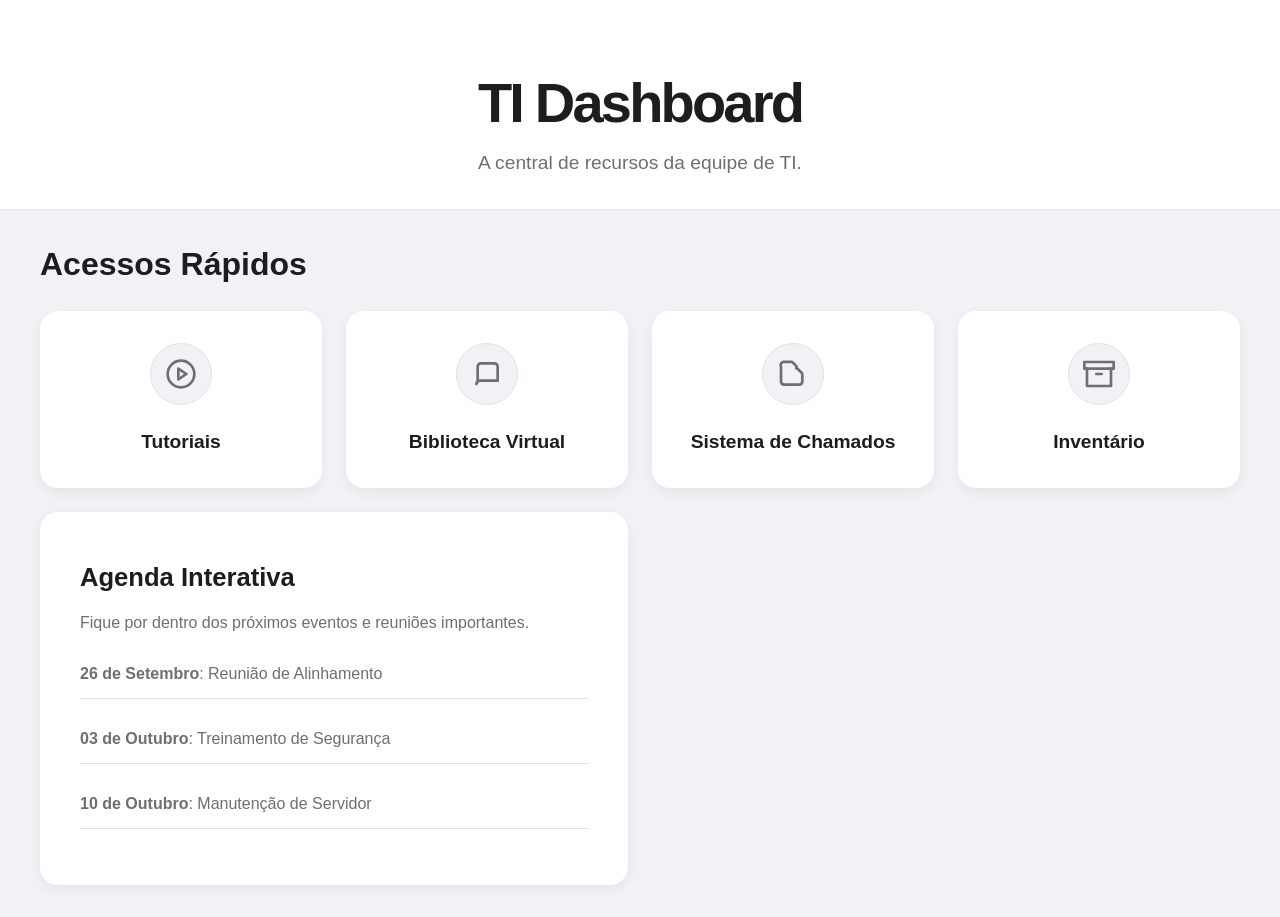
==== index.html @ fb098ba0 "teste" ====
<!DOCTYPE html>
<html lang="pt-br">
<head>
    <meta charset="UTF-8">
    <meta name="viewport" content="width=device-width, initial-scale=1.0">
    <title>TI Dashboard</title>
    <link href="https://fonts.googleapis.com/css2?family=SF+Pro+Display:wght@400;500;600;700&display=swap" rel="stylesheet">
    <link href="https://fonts.googleapis.com/css2?family=SF+Pro+Text:wght@400;600&display=swap" rel="stylesheet">
    <style>
:root {
    --background-color: #f0f2f5;
    --card-background: #fff;
    --text-color: #1d1d1f;
    --secondary-text: #6e6e73;
    --border-color: #e2e2e7;
    --link-color: #007aff;
    --shadow-light: 0 4px 12px rgba(0,0,0,0.06);
    --shadow-hover: 0 8px 24px rgba(0,0,0,0.1);
}

@keyframes fadeIn {
    from { opacity: 0; transform: translateY(20px); }
    to { opacity: 1; transform: translateY(0); }
}

body {
    font-family: 'SF Pro Text', -apple-system, BlinkMacSystemFont, "Segoe UI", Roboto, Helvetica, Arial, sans-serif;
    background-color: var(--background-color);
    color: var(--text-color);
    margin: 0;
    padding: 0;
    line-height: 1.4;
    overflow-x: hidden;
}

.header {
    background-color: var(--card-background);
    padding: 4rem 0 2rem;
    text-align: center;
    border-bottom: 1px solid var(--border-color);
}

.header h1 {
    font-family: 'SF Pro Display', sans-serif;
    margin: 0;
    font-size: 3.5rem;
    font-weight: 700;
    letter-spacing: -0.05em;
    animation: fadeIn 0.8s ease-in-out;
}

.header p {
    font-family: 'SF Pro Text', sans-serif;
    margin: 0.5rem 0 0;
    font-size: 1.2rem;
    color: var(--secondary-text);
    animation: fadeIn 1s ease-in-out;
    animation-delay: 0.2s;
    animation-fill-mode: both;
}

.container {
    max-width: 1200px;
    margin: 2rem auto;
    padding: 0 2rem;
}

.screen {
    display: none;
    animation: fadeIn 0.8s ease-in-out;
}

.screen.active {
    display: block;
}

.section-title {
    font-family: 'SF Pro Display', sans-serif;
    font-size: 2rem;
    font-weight: 600;
    color: var(--text-color);
    margin-bottom: 1.5rem;
}

/* Cards & Grid */
.grid-container {
    display: grid;
    grid-template-columns: repeat(auto-fill, minmax(250px, 1fr));
    gap: 1.5rem;
}

.card {
    background-color: var(--card-background);
    border-radius: 18px;
    padding: 2rem;
    box-shadow: var(--shadow-light);
    transition: transform 0.4s cubic-bezier(0.2, 0.8, 0.2, 1), box-shadow 0.4s cubic-bezier(0.2, 0.8, 0.2, 1);
    text-align: center;
    cursor: pointer;
    text-decoration: none;
    color: var(--text-color);
}

.card:hover {
    transform: translateY(-10px);
    box-shadow: var(--shadow-hover);
}

.card-icon {
    width: 60px;
    height: 60px;
    background-color: var(--background-color);
    border-radius: 50%;
    display: inline-flex;
    align-items: center;
    justify-content: center;
    margin-bottom: 1rem;
    border: 1px solid var(--border-color);
    transition: all 0.4s cubic-bezier(0.2, 0.8, 0.2, 1);
}

.card-icon svg {
    width: 32px;
    height: 32px;
    color: var(--secondary-text);
}

.card:hover .card-icon {
    background-color: var(--link-color);
    border-color: var(--link-color);
}

.card:hover .card-icon svg {
    color: var(--card-background);
}

.card h3 {
    font-family: 'SF Pro Display', sans-serif;
    margin: 0.5rem 0 0;
    font-size: 1.2rem;
    font-weight: 600;
}
        
.large-card {
    grid-column: span 2;
    text-align: left;
    padding: 2.5rem;
}
        
.large-card h3 {
    font-size: 1.6rem;
    font-weight: 600;
    margin-bottom: 0.5rem;
}
        
.large-card p {
    font-size: 1rem;
    color: var(--secondary-text);
}

.agenda-item {
    padding: 0.8rem 0;
    border-bottom: 1px solid var(--border-color);
}

/* Apple TV Style Carousel */
.tutorial-scroller-container {
    overflow-x: auto;
    -webkit-overflow-scrolling: touch;
    scrollbar-width: none;
}

.tutorial-scroller-container::-webkit-scrollbar {
    display: none;
}

.tutorial-grid {
    display: flex;
    gap: 1.5rem;
    padding-bottom: 1rem;
}

.tutorial-card {
    flex-shrink: 0;
    width: 320px;
    height: 180px;
    background-color: var(--card-background);
    border-radius: 12px;
    box-shadow: var(--shadow-light);
    overflow: hidden;
    position: relative;
    transition: transform 0.4s cubic-bezier(0.2, 0.8, 0.2, 1), box-shadow 0.4s cubic-bezier(0.2, 0.8, 0.2, 1);
    text-decoration: none;
}

.tutorial-card:hover {
    transform: scale(1.05);
    box-shadow: var(--shadow-hover);
    z-index: 10;
}

.tutorial-card img {
    width: 100%;
    height: 100%;
    object-fit: cover;
    transition: transform 0.4s cubic-bezier(0.2, 0.8, 0.2, 1);
}

.tutorial-card-info {
    position: absolute;
    bottom: 0;
    left: 0;
    right: 0;
    padding: 1rem;
    background: linear-gradient(to top, rgba(0,0,0,0.8), rgba(0,0,0,0));
    color: #fff;
    opacity: 0;
    transition: opacity 0.4s;
}

.tutorial-card:hover .tutorial-card-info {
    opacity: 1;
}

.tutorial-card-info h4 {
    margin: 0;
    font-size: 1.2rem;
    font-weight: 600;
}

/* Library Grid */
.item-grid {
    display: grid;
    grid-template-columns: repeat(auto-fill, minmax(200px, 1fr));
    gap: 1.5rem;
}

.library-card {
    background-color: var(--card-background);
    border-radius: 12px;
    box-shadow: var(--shadow-light);
    transition: transform 0.4s cubic-bezier(0.2, 0.8, 0.2, 1), box-shadow 0.4s cubic-bezier(0.2, 0.8, 0.2, 1);
    text-decoration: none;
    color: var(--text-color);
}
        
.library-card:hover {
    transform: translateY(-5px);
    box-shadow: var(--shadow-hover);
}

.library-card img {
    width: 100%;
    height: 280px;
    object-fit: cover;
    border-radius: 12px 12px 0 0;
    display: block;
}

.library-card-info {
    padding: 1rem;
}    </style>
</head>
<body>

    <header class="header">
        <h1>TI Dashboard</h1>
        <p>A central de recursos da equipe de TI.</p>
    </header>

    <main class="container">
        <div id="dashboard-screen" class="screen active">
            <h2 class="section-title">Acessos Rápidos</h2>
            <div class="grid-container" id="dashboard-links">
                <a href="pages/tutorials/tutorials.html" class="card" onclick="showScreen('tutorials-screen')">
                    <div class="card-icon"><svg xmlns="http://www.w3.org/2000/svg" viewBox="0 0 24 24" fill="none" stroke="currentColor" stroke-width="2" stroke-linecap="round" stroke-linejoin="round" class="feather feather-play-circle"><circle cx="12" cy="12" r="10"></circle><polygon points="10 8 16 12 10 16 10 8"></polygon></svg></div>
                    <h3>Tutoriais</h3>
                </a>
                <a href="#" class="card" onclick="showScreen('library-screen')">
                    <div class="card-icon"><svg xmlns="http://www.w3.org/2000/svg" viewBox="0 0 24 24" fill="none" stroke="currentColor" stroke-width="2" stroke-linecap="round" stroke-linejoin="round" class="feather feather-book"><path d="M4 19.5A2.5 2.5 0 0 1 6.5 17H20V6.5A2.5 2.5 0 0 0 17.5 4h-10A2.5 2.5 0 0 0 5 6.5v11A2.5 2.5 0 0 1 4 19.5z"></path></svg></div>
                    <h3>Biblioteca Virtual</h3>
                </a>
                <a href="#" class="card">
                    <div class="card-icon"><svg xmlns="http://www.w3.org/2000/svg" viewBox="0 0 24 24" fill="none" stroke="currentColor" stroke-width="2" stroke-linecap="round" stroke-linejoin="round" class="feather feather-tool"><path d="M14.7 6.3l-2.9-2.9c-.3-.3-.7-.5-1.2-.5H5.5A2.5 2.5 0 0 0 3 6.5v11c0 1.4.6 2.5 2.5 2.5h11c1.4 0 2.5-.6 2.5-2.5v-5.1c0-.5-.2-1-.5-1.3l-2.9-2.9c-.3-.3-.7-.5-1.2-.5z"></path></svg></div>
                    <h3>Sistema de Chamados</h3>
                </a>
                <a href="#" class="card">
                    <div class="card-icon"><svg xmlns="http://www.w3.org/2000/svg" viewBox="0 0 24 24" fill="none" stroke="currentColor" stroke-width="2" stroke-linecap="round" stroke-linejoin="round" class="feather feather-archive"><polyline points="21 8 21 21 3 21 3 8"></polyline><rect x="1" y="3" width="22" height="5"></rect><line x1="10" y1="12" x2="14" y2="12"></line></svg></div>
                    <h3>Inventário</h3>
                </a>
                <div class="card large-card">
                    <h3>Agenda Interativa</h3>
                    <p>Fique por dentro dos próximos eventos e reuniões importantes.</p>
                    <div id="agenda-list" style="margin-top: 1rem;">
                        </div>
                </div>
            </div>
        </div>

        <div id="tutorials-screen" class="screen">
            <a href="#" class="back-button" onclick="showScreen('dashboard-screen')">← Voltar</a>
            <h2 class="section-title">Tutoriais em Destaque</h2>
            <div class="tutorial-scroller-container">
                <div class="tutorial-grid" id="tutorials-container">
                    </div>
            </div>
        </div>

        <div id="library-screen" class="screen">
            <a href="#" class="back-button" onclick="showScreen('dashboard-screen')">← Voltar</a>
            <h2 class="section-title">Biblioteca de Recursos</h2>
            <div class="item-grid" id="library-container">
                </div>
        </div>
    </main>

    <script>
document.addEventListener('DOMContentLoaded', () => {

const showScreen = (screenId) => {
    document.querySelectorAll('.screen').forEach(screen => {
        screen.classList.remove('active');
    });
    document.getElementById(screenId).classList.add('active');
};

window.showScreen = showScreen;

// Dados Mocados
const agenda = [
    { event: "Reunião de Alinhamento", date: "26 de Setembro", time: "10:00" },
    { event: "Treinamento de Segurança", date: "03 de Outubro", time: "14:00" },
    { event: "Manutenção de Servidor", date: "10 de Outubro", time: "22:00" },
];

const tutorials = [
    { title: "Como Resetar a Senha do AD", videoUrl: "https://www.youtube.com/watch?v=dQw4w9WgXcQ", imageUrl: "https://picsum.photos/400/250?random=1" },
    { title: "Configuração de VPN", videoUrl: "https://www.youtube.com/watch?v=dQw4w9WgXcQ", imageUrl: "https://picsum.photos/400/250?random=2" },
    { title: "Backup de Dados", videoUrl: "https://www.youtube.com/watch?v=dQw4w9WgXcQ", imageUrl: "https://picsum.photos/400/250?random=3" },
    { title: "Monitoramento de Rede", videoUrl: "https://www.youtube.com/watch?v=dQw4w9WgXcQ", imageUrl: "https://picsum.photos/400/250?random=4" },
    { title: "Instalação de Software", videoUrl: "https://www.youtube.com/watch?v=dQw4w9WgXcQ", imageUrl: "https://picsum.photos/400/250?random=5" },
    { title: "Solução de Problemas de Rede", videoUrl: "https://www.youtube.com/watch?v=dQw4w9WgXcQ", imageUrl: "https://picsum.photos/400/250?random=6" },
];

const library = [
    { title: "Manual de Boas Práticas", fileUrl: "#", coverUrl: "https://picsum.photos/300/400?random=7" },
    { title: "Guia de Resolução de Problemas", fileUrl: "#", coverUrl: "https://picsum.photos/300/400?random=8" },
    { title: "Documentação de Servidores", fileUrl: "#", coverUrl: "https://picsum.photos/300/400?random=9" },
    { title: "Política de Acesso", fileUrl: "#", coverUrl: "https://picsum.photos/300/400?random=10" },
    { title: "Manual de Segurança Cibernética", fileUrl: "#", coverUrl: "https://picsum.photos/300/400?random=11" },
];

// Funções de Renderização
const renderAgenda = () => {
    const container = document.getElementById('agenda-list');
    container.innerHTML = '';
    agenda.forEach(item => {
        const p = document.createElement('p');
        p.className = 'agenda-item';
        p.innerHTML = `<strong>${item.date}</strong>: ${item.event}`;
        container.appendChild(p);
    });
};

const renderTutorials = () => {
    const container = document.getElementById('tutorials-container');
    container.innerHTML = '';
    tutorials.forEach((item) => {
        const card = document.createElement('a');
        card.href = item.videoUrl;
        card.target = "_blank";
        card.className = 'tutorial-card';
        card.innerHTML = `
            <img src="${item.imageUrl}" alt="${item.title}">
            <div class="tutorial-card-info">
                <h4>${item.title}</h4>
            </div>
        `;
        container.appendChild(card);
    });
};

const renderLibrary = () => {
    const container = document.getElementById('library-container');
    container.innerHTML = '';
    library.forEach((item) => {
        const card = document.createElement('a');
        card.href = item.fileUrl;
        card.className = 'library-card';
        card.innerHTML = `
            <img src="${item.coverUrl}" alt="${item.title}">
            <div class="library-card-info">
                <h4>${item.title}</h4>
            </div>
        `;
        container.appendChild(card);
    });
};

// Inicializa a renderização
renderAgenda();
renderTutorials();
renderLibrary();
});    </script>
</body>
</html>
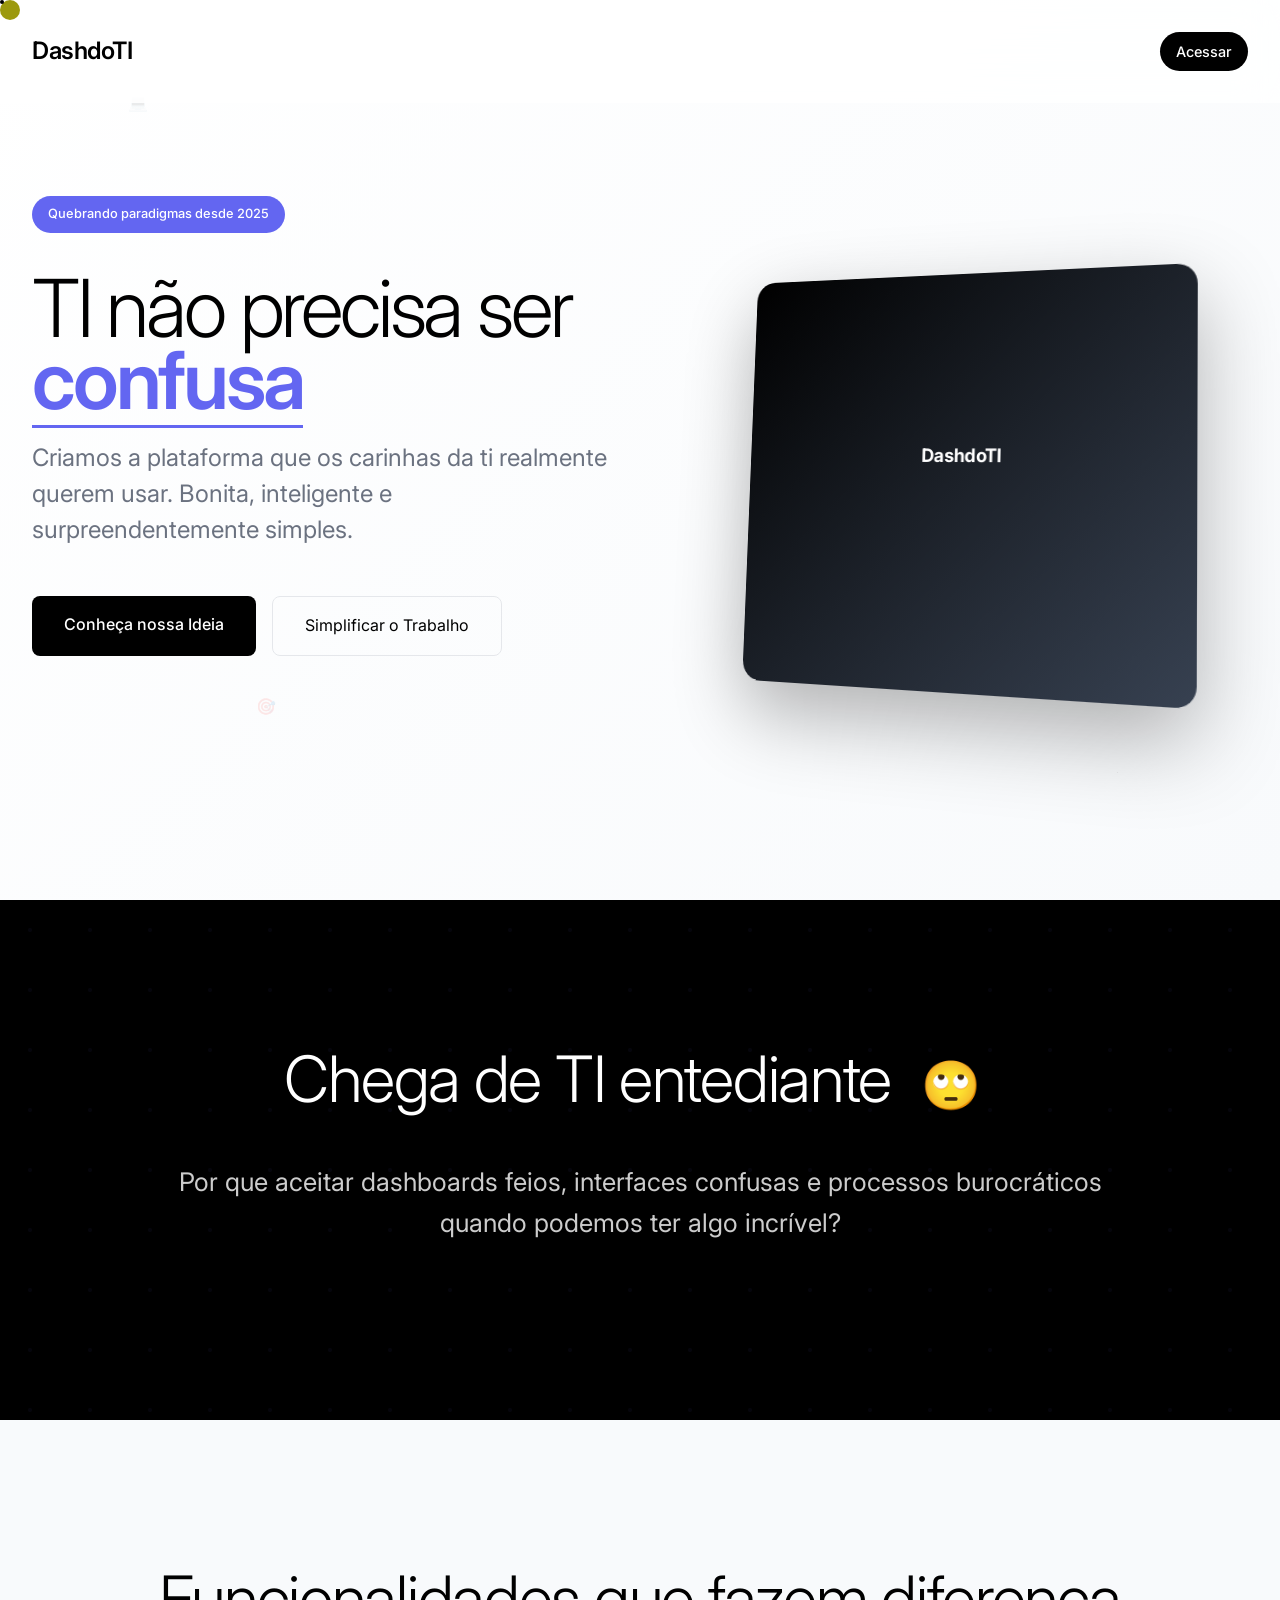
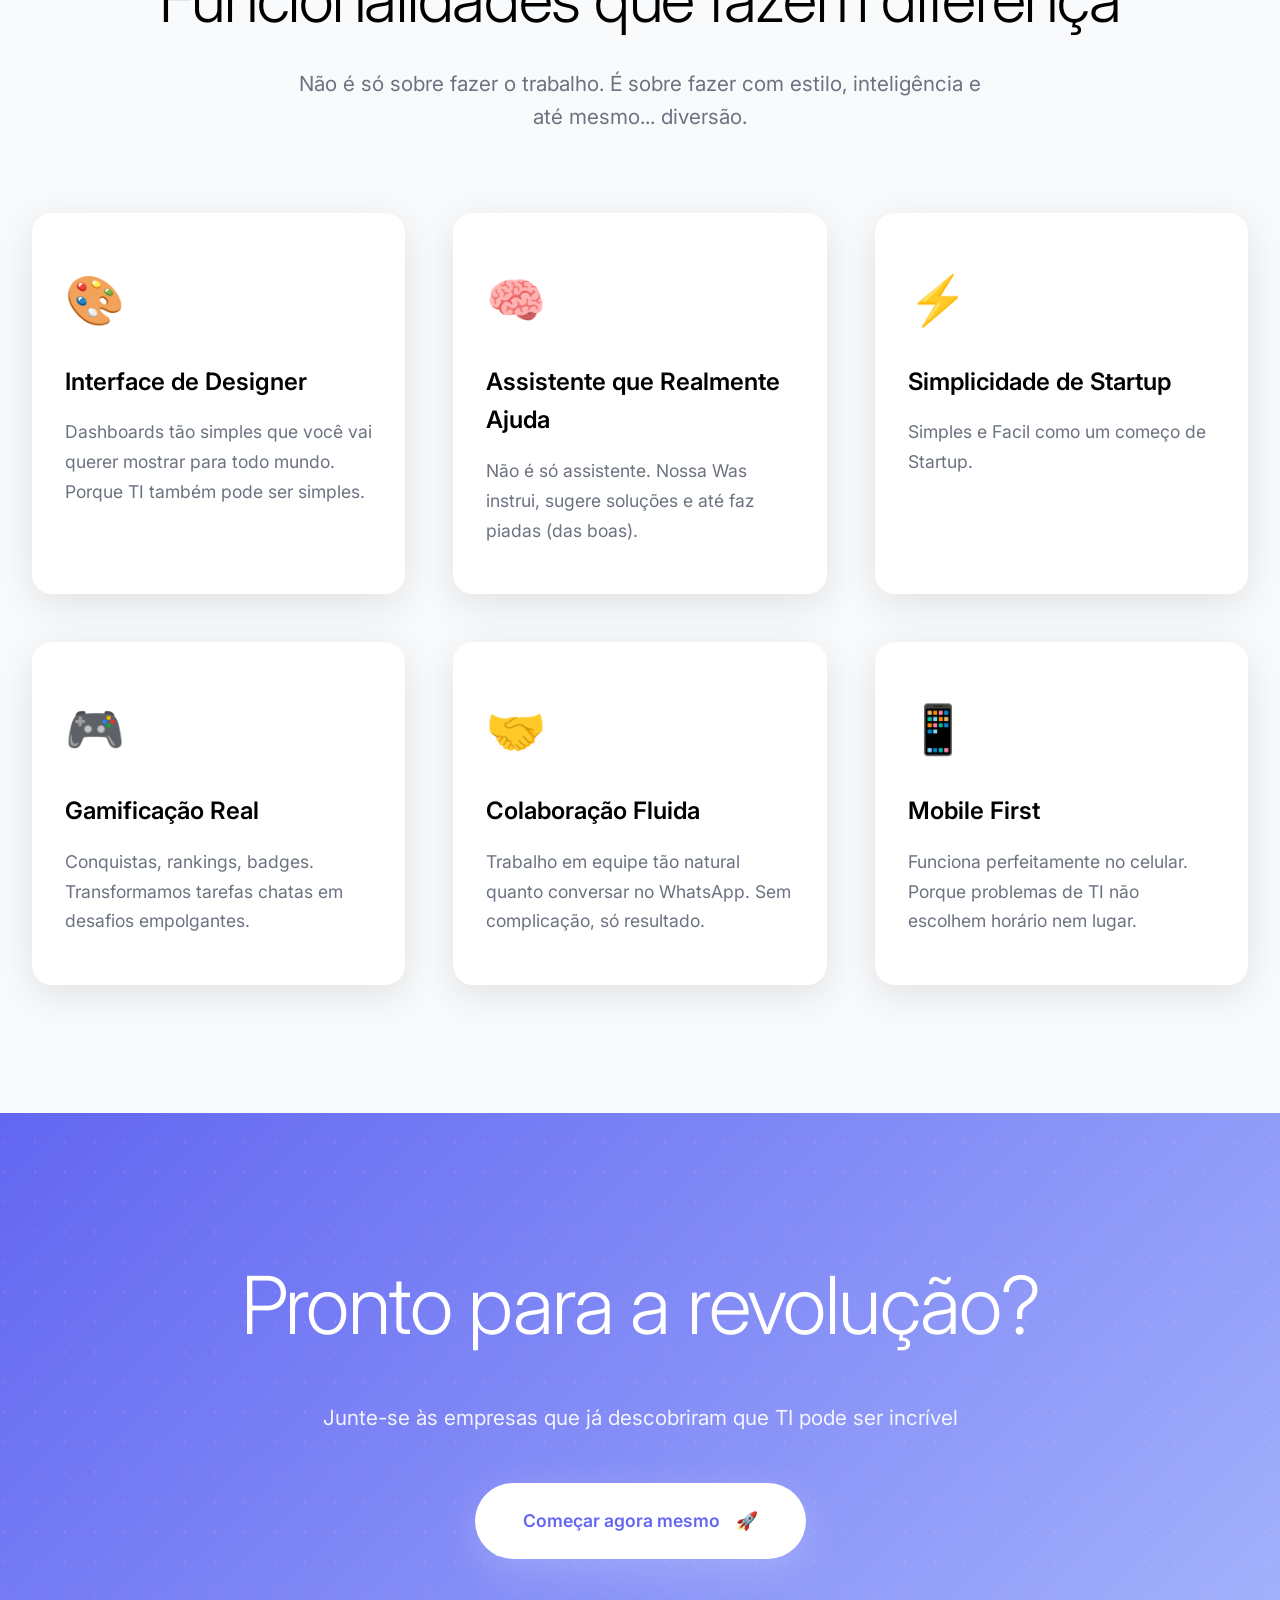
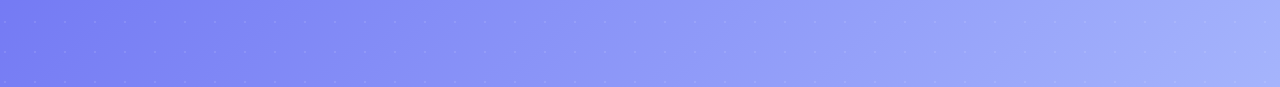
==== commit 05d0e0cf: "futuro" ====
--- a/index.html
+++ b/index.html
@@ -1,406 +1,1034 @@
 <!DOCTYPE html>
-<html lang="pt-br">
+<html lang="pt-BR">
 <head>
     <meta charset="UTF-8">
     <meta name="viewport" content="width=device-width, initial-scale=1.0">
-    <title>TI Dashboard</title>
-    <link href="https://fonts.googleapis.com/css2?family=SF+Pro+Display:wght@400;500;600;700&display=swap" rel="stylesheet">
-    <link href="https://fonts.googleapis.com/css2?family=SF+Pro+Text:wght@400;600&display=swap" rel="stylesheet">
+    <title>DashdoTI - TI Não Precisa Ser Chata</title>
+    <link href="https://fonts.googleapis.com/css2?family=Inter:wght@300;400;500;600&family=JetBrains+Mono:wght@300;400;500&display=swap" rel="stylesheet">
     <style>
-:root {
-    --background-color: #f0f2f5;
-    --card-background: #fff;
-    --text-color: #1d1d1f;
-    --secondary-text: #6e6e73;
-    --border-color: #e2e2e7;
-    --link-color: #007aff;
-    --shadow-light: 0 4px 12px rgba(0,0,0,0.06);
-    --shadow-hover: 0 8px 24px rgba(0,0,0,0.1);
-}
-
-@keyframes fadeIn {
-    from { opacity: 0; transform: translateY(20px); }
-    to { opacity: 1; transform: translateY(0); }
-}
-
-body {
-    font-family: 'SF Pro Text', -apple-system, BlinkMacSystemFont, "Segoe UI", Roboto, Helvetica, Arial, sans-serif;
-    background-color: var(--background-color);
-    color: var(--text-color);
-    margin: 0;
-    padding: 0;
-    line-height: 1.4;
-    overflow-x: hidden;
-}
-
-.header {
-    background-color: var(--card-background);
-    padding: 4rem 0 2rem;
-    text-align: center;
-    border-bottom: 1px solid var(--border-color);
-}
-
-.header h1 {
-    font-family: 'SF Pro Display', sans-serif;
-    margin: 0;
-    font-size: 3.5rem;
-    font-weight: 700;
-    letter-spacing: -0.05em;
-    animation: fadeIn 0.8s ease-in-out;
-}
-
-.header p {
-    font-family: 'SF Pro Text', sans-serif;
-    margin: 0.5rem 0 0;
-    font-size: 1.2rem;
-    color: var(--secondary-text);
-    animation: fadeIn 1s ease-in-out;
-    animation-delay: 0.2s;
-    animation-fill-mode: both;
-}
-
-.container {
-    max-width: 1200px;
-    margin: 2rem auto;
-    padding: 0 2rem;
-}
-
-.screen {
-    display: none;
-    animation: fadeIn 0.8s ease-in-out;
-}
-
-.screen.active {
-    display: block;
-}
-
-.section-title {
-    font-family: 'SF Pro Display', sans-serif;
-    font-size: 2rem;
-    font-weight: 600;
-    color: var(--text-color);
-    margin-bottom: 1.5rem;
-}
-
-/* Cards & Grid */
-.grid-container {
-    display: grid;
-    grid-template-columns: repeat(auto-fill, minmax(250px, 1fr));
-    gap: 1.5rem;
-}
-
-.card {
-    background-color: var(--card-background);
-    border-radius: 18px;
-    padding: 2rem;
-    box-shadow: var(--shadow-light);
-    transition: transform 0.4s cubic-bezier(0.2, 0.8, 0.2, 1), box-shadow 0.4s cubic-bezier(0.2, 0.8, 0.2, 1);
-    text-align: center;
-    cursor: pointer;
-    text-decoration: none;
-    color: var(--text-color);
-}
-
-.card:hover {
-    transform: translateY(-10px);
-    box-shadow: var(--shadow-hover);
-}
-
-.card-icon {
-    width: 60px;
-    height: 60px;
-    background-color: var(--background-color);
-    border-radius: 50%;
-    display: inline-flex;
-    align-items: center;
-    justify-content: center;
-    margin-bottom: 1rem;
-    border: 1px solid var(--border-color);
-    transition: all 0.4s cubic-bezier(0.2, 0.8, 0.2, 1);
-}
-
-.card-icon svg {
-    width: 32px;
-    height: 32px;
-    color: var(--secondary-text);
-}
-
-.card:hover .card-icon {
-    background-color: var(--link-color);
-    border-color: var(--link-color);
-}
-
-.card:hover .card-icon svg {
-    color: var(--card-background);
-}
-
-.card h3 {
-    font-family: 'SF Pro Display', sans-serif;
-    margin: 0.5rem 0 0;
-    font-size: 1.2rem;
-    font-weight: 600;
-}
-        
-.large-card {
-    grid-column: span 2;
-    text-align: left;
-    padding: 2.5rem;
-}
-        
-.large-card h3 {
-    font-size: 1.6rem;
-    font-weight: 600;
-    margin-bottom: 0.5rem;
-}
-        
-.large-card p {
-    font-size: 1rem;
-    color: var(--secondary-text);
-}
-
-.agenda-item {
-    padding: 0.8rem 0;
-    border-bottom: 1px solid var(--border-color);
-}
-
-/* Apple TV Style Carousel */
-.tutorial-scroller-container {
-    overflow-x: auto;
-    -webkit-overflow-scrolling: touch;
-    scrollbar-width: none;
-}
-
-.tutorial-scroller-container::-webkit-scrollbar {
-    display: none;
-}
-
-.tutorial-grid {
-    display: flex;
-    gap: 1.5rem;
-    padding-bottom: 1rem;
-}
-
-.tutorial-card {
-    flex-shrink: 0;
-    width: 320px;
-    height: 180px;
-    background-color: var(--card-background);
-    border-radius: 12px;
-    box-shadow: var(--shadow-light);
-    overflow: hidden;
-    position: relative;
-    transition: transform 0.4s cubic-bezier(0.2, 0.8, 0.2, 1), box-shadow 0.4s cubic-bezier(0.2, 0.8, 0.2, 1);
-    text-decoration: none;
-}
-
-.tutorial-card:hover {
-    transform: scale(1.05);
-    box-shadow: var(--shadow-hover);
-    z-index: 10;
-}
-
-.tutorial-card img {
-    width: 100%;
-    height: 100%;
-    object-fit: cover;
-    transition: transform 0.4s cubic-bezier(0.2, 0.8, 0.2, 1);
-}
-
-.tutorial-card-info {
-    position: absolute;
-    bottom: 0;
-    left: 0;
-    right: 0;
-    padding: 1rem;
-    background: linear-gradient(to top, rgba(0,0,0,0.8), rgba(0,0,0,0));
-    color: #fff;
-    opacity: 0;
-    transition: opacity 0.4s;
-}
-
-.tutorial-card:hover .tutorial-card-info {
-    opacity: 1;
-}
-
-.tutorial-card-info h4 {
-    margin: 0;
-    font-size: 1.2rem;
-    font-weight: 600;
-}
-
-/* Library Grid */
-.item-grid {
-    display: grid;
-    grid-template-columns: repeat(auto-fill, minmax(200px, 1fr));
-    gap: 1.5rem;
-}
-
-.library-card {
-    background-color: var(--card-background);
-    border-radius: 12px;
-    box-shadow: var(--shadow-light);
-    transition: transform 0.4s cubic-bezier(0.2, 0.8, 0.2, 1), box-shadow 0.4s cubic-bezier(0.2, 0.8, 0.2, 1);
-    text-decoration: none;
-    color: var(--text-color);
-}
-        
-.library-card:hover {
-    transform: translateY(-5px);
-    box-shadow: var(--shadow-hover);
-}
-
-.library-card img {
-    width: 100%;
-    height: 280px;
-    object-fit: cover;
-    border-radius: 12px 12px 0 0;
-    display: block;
-}
-
-.library-card-info {
-    padding: 1rem;
-}    </style>
+        * {
+            margin: 0;
+            padding: 0;
+            box-sizing: border-box;
+        }
+
+        :root {
+            --primary: #000000;
+            --secondary: #ffffff;
+            --accent: #6366f1;
+            --accent-light: #a5b4fc;
+            --text-primary: #000000;
+            --text-secondary: #6b7280;
+            --text-light: #9ca3af;
+            --border: #e5e7eb;
+            --bg-subtle: #f8fafc;
+        }
+
+        body {
+            font-family: 'Inter', -apple-system, BlinkMacSystemFont, sans-serif;
+            line-height: 1.6;
+            color: var(--text-primary);
+            background: var(--secondary);
+            overflow-x: hidden;
+        }
+
+        /* Cursor personalizado */
+        body {
+            cursor: none;
+        }
+
+        .cursor {
+            position: fixed;
+            width: 20px;
+            height: 20px;
+            background: var(--accent);
+            border-radius: 50%;
+            pointer-events: none;
+            z-index: 9999;
+            mix-blend-mode: difference;
+            transition: transform 0.1s ease;
+        }
+
+        .cursor-dot {
+            position: fixed;
+            width: 4px;
+            height: 4px;
+            background: var(--primary);
+            border-radius: 50%;
+            pointer-events: none;
+            z-index: 10000;
+        }
+
+        /* Navigation */
+        .nav {
+            position: fixed;
+            top: 0;
+            width: 100%;
+            padding: 2rem;
+            backdrop-filter: blur(20px);
+            background: rgba(255, 255, 255, 0.8);
+            z-index: 1000;
+            transition: all 0.3s cubic-bezier(0.4, 0, 0.2, 1);
+        }
+
+        .nav.scrolled {
+            padding: 1rem 2rem;
+            border-bottom: 1px solid var(--border);
+        }
+
+        .nav-content {
+            display: flex;
+            justify-content: space-between;
+            align-items: center;
+            max-width: 1400px;
+            margin: 0 auto;
+        }
+
+        .logo {
+            font-size: 1.5rem;
+            font-weight: 600;
+            letter-spacing: -0.02em;
+            color: var(--text-primary);
+            position: relative;
+        }
+
+        .logo::after {
+            content: '';
+            position: absolute;
+            bottom: -2px;
+            left: 0;
+            width: 0;
+            height: 2px;
+            background: var(--accent);
+            transition: width 0.3s ease;
+        }
+
+        .logo:hover::after {
+            width: 100%;
+        }
+
+        .nav-pill {
+            padding: 0.5rem 1rem;
+            background: var(--primary);
+            color: var(--secondary);
+            border-radius: 20px;
+            text-decoration: none;
+            font-size: 0.9rem;
+            font-weight: 500;
+            transition: all 0.3s ease;
+            position: relative;
+            overflow: hidden;
+        }
+
+        .nav-pill:hover {
+            transform: scale(1.05);
+            box-shadow: 0 10px 30px rgba(0, 0, 0, 0.2);
+        }
+
+        /* Hero Section */
+        .hero {
+            min-height: 100vh;
+            display: flex;
+            align-items: center;
+            padding: 0 2rem;
+            position: relative;
+            background: linear-gradient(135deg, var(--secondary) 0%, var(--bg-subtle) 100%);
+        }
+
+        .floating-elements {
+            position: absolute;
+            top: 0;
+            left: 0;
+            width: 100%;
+            height: 100%;
+            overflow: hidden;
+            pointer-events: none;
+        }
+
+        .floating-element {
+            position: absolute;
+            opacity: 0.1;
+            animation: float 20s infinite linear;
+        }
+
+        .floating-element:nth-child(1) {
+            top: 10%;
+            left: 10%;
+            animation-delay: 0s;
+        }
+
+        .floating-element:nth-child(2) {
+            top: 60%;
+            right: 10%;
+            animation-delay: 5s;
+        }
+
+        .floating-element:nth-child(3) {
+            bottom: 20%;
+            left: 20%;
+            animation-delay: 10s;
+        }
+
+        @keyframes float {
+            0% { transform: translateY(0) rotate(0deg); }
+            50% { transform: translateY(-20px) rotate(180deg); }
+            100% { transform: translateY(0) rotate(360deg); }
+        }
+
+        .hero-container {
+            max-width: 1400px;
+            margin: 0 auto;
+            display: grid;
+            grid-template-columns: 1fr 1fr;
+            gap: 4rem;
+            align-items: center;
+        }
+
+        .hero-content {
+            z-index: 10;
+        }
+
+        .hero-badge {
+            display: inline-block;
+            padding: 0.5rem 1rem;
+            background: var(--accent);
+            color: var(--secondary);
+            border-radius: 20px;
+            font-size: 0.8rem;
+            font-weight: 500;
+            margin-bottom: 2rem;
+            opacity: 0;
+            animation: slideInUp 0.8s ease 0.2s forwards;
+            position: relative;
+            overflow: hidden;
+        }
+
+        .hero-badge::before {
+            content: '';
+            position: absolute;
+            top: 0;
+            left: -100%;
+            width: 100%;
+            height: 100%;
+            background: linear-gradient(90deg, transparent, rgba(255,255,255,0.3), transparent);
+            animation: shimmer 2s infinite;
+        }
+
+        @keyframes shimmer {
+            0% { left: -100%; }
+            100% { left: 100%; }
+        }
+
+        .hero-title {
+            font-size: clamp(3rem, 8vw, 5rem);
+            font-weight: 300;
+            letter-spacing: -0.04em;
+            margin-bottom: 1.5rem;
+            line-height: 0.9;
+            opacity: 0;
+            animation: slideInUp 0.8s ease 0.4s forwards;
+        }
+
+        .hero-highlight {
+            color: var(--accent);
+            font-weight: 600;
+            position: relative;
+        }
+
+        .hero-highlight::after {
+            content: '';
+            position: absolute;
+            bottom: 0;
+            left: 0;
+            width: 100%;
+            height: 3px;
+            background: var(--accent);
+            transform: scaleX(0);
+            animation: underlineGrow 1s ease 1s forwards;
+        }
+
+        @keyframes underlineGrow {
+            to { transform: scaleX(1); }
+        }
+
+        .hero-subtitle {
+            font-size: clamp(1.2rem, 3vw, 1.5rem);
+            color: var(--text-secondary);
+            margin-bottom: 3rem;
+            line-height: 1.5;
+            opacity: 0;
+            animation: slideInUp 0.8s ease 0.6s forwards;
+        }
+
+        .hero-buttons {
+            display: flex;
+            gap: 1rem;
+            margin-bottom: 3rem;
+            opacity: 0;
+            animation: slideInUp 0.8s ease 0.8s forwards;
+        }
+
+        .btn-primary {
+            padding: 1rem 2rem;
+            background: var(--primary);
+            color: var(--secondary);
+            text-decoration: none;
+            border-radius: 8px;
+            font-weight: 500;
+            transition: all 0.3s cubic-bezier(0.4, 0, 0.2, 1);
+            position: relative;
+            overflow: hidden;
+        }
+
+        .btn-primary::before {
+            content: '';
+            position: absolute;
+            top: 0;
+            left: -100%;
+            width: 100%;
+            height: 100%;
+            background: linear-gradient(90deg, transparent, rgba(255,255,255,0.2), transparent);
+            transition: left 0.6s;
+        }
+
+        .btn-primary:hover::before {
+            left: 100%;
+        }
+
+        .btn-primary:hover {
+            transform: translateY(-2px);
+            box-shadow: 0 20px 40px rgba(0, 0, 0, 0.2);
+        }
+
+        .btn-secondary {
+            padding: 1rem 2rem;
+            color: var(--text-primary);
+            text-decoration: none;
+            border: 1px solid var(--border);
+            border-radius: 8px;
+            transition: all 0.3s ease;
+            backdrop-filter: blur(10px);
+        }
+
+        .btn-secondary:hover {
+            background: var(--bg-subtle);
+            transform: translateY(-2px);
+        }
+
+        .hero-stats {
+            display: flex;
+            gap: 3rem;
+            opacity: 0;
+            animation: slideInUp 0.8s ease 1s forwards;
+        }
+
+        .stat {
+            text-align: left;
+        }
+
+        .stat-number {
+            font-size: 2rem;
+            font-weight: 600;
+            color: var(--accent);
+            margin-bottom: 0.5rem;
+            font-family: 'JetBrains Mono', monospace;
+        }
+
+        .stat-label {
+            color: var(--text-light);
+            font-size: 0.9rem;
+        }
+
+        /* Hero Visual */
+        .hero-visual {
+            position: relative;
+            height: 600px;
+            opacity: 0;
+            animation: slideInUp 0.8s ease 0.4s forwards;
+        }
+
+        .mockup-container {
+            position: relative;
+            width: 100%;
+            height: 100%;
+            perspective: 1000px;
+        }
+
+        .mockup-screen {
+            width: 80%;
+            height: 70%;
+            background: linear-gradient(135deg, var(--primary) 0%, #374151 100%);
+            border-radius: 20px;
+            position: absolute;
+            top: 20%;
+            left: 10%;
+            box-shadow: 0 30px 80px rgba(0, 0, 0, 0.3);
+            transform: rotateY(-15deg) rotateX(5deg);
+            animation: screenFloat 6s ease-in-out infinite;
+            overflow: hidden;
+        }
+
+        @keyframes screenFloat {
+            0%, 100% { transform: rotateY(-15deg) rotateX(5deg) translateY(0); }
+            50% { transform: rotateY(-15deg) rotateX(5deg) translateY(-10px); }
+        }
+
+        .mockup-content {
+            padding: 2rem;
+            height: 100%;
+            display: flex;
+            flex-direction: column;
+            justify-content: center;
+            align-items: center;
+            color: var(--secondary);
+            text-align: center;
+        }
+
+        .code-preview {
+            font-family: 'JetBrains Mono', monospace;
+            font-size: 0.8rem;
+            color: var(--accent-light);
+            background: rgba(0, 0, 0, 0.5);
+            padding: 1rem;
+            border-radius: 8px;
+            margin-top: 1rem;
+            width: 100%;
+            text-align: left;
+            opacity: 0;
+            animation: typewriter 3s ease-in-out 2s infinite;
+        }
+
+        @keyframes typewriter {
+            0%, 90%, 100% { opacity: 0; }
+            10%, 80% { opacity: 1; }
+        }
+
+        /* Provocação Section */
+        .provocation {
+            padding: 8rem 2rem;
+            background: var(--primary);
+            color: var(--secondary);
+            text-align: center;
+            position: relative;
+            overflow: hidden;
+        }
+
+        .provocation::before {
+            content: '';
+            position: absolute;
+            top: 0;
+            left: 0;
+            width: 100%;
+            height: 100%;
+            background: url("data:image/svg+xml,%3Csvg width='60' height='60' viewBox='0 0 60 60' xmlns='http://www.w3.org/2000/svg'%3E%3Cg fill='none' fill-rule='evenodd'%3E%3Cg fill='%236366f1' fill-opacity='0.05'%3E%3Ccircle cx='30' cy='30' r='2'/%3E%3C/g%3E%3C/g%3E%3C/svg%3E");
+            animation: patternMove 20s linear infinite;
+        }
+
+        @keyframes patternMove {
+            0% { transform: translateX(0) translateY(0); }
+            100% { transform: translateX(-60px) translateY(-60px); }
+        }
+
+        .provocation-container {
+            max-width: 1000px;
+            margin: 0 auto;
+            position: relative;
+            z-index: 10;
+        }
+
+        .provocation-title {
+            font-size: clamp(2.5rem, 6vw, 4rem);
+            font-weight: 300;
+            margin-bottom: 2rem;
+            letter-spacing: -0.02em;
+        }
+
+        .provocation-emoji {
+            font-size: 3rem;
+            margin: 0 1rem;
+            animation: bounce 2s infinite;
+        }
+
+        @keyframes bounce {
+            0%, 100% { transform: translateY(0); }
+            50% { transform: translateY(-10px); }
+        }
+
+        .provocation-text {
+            font-size: clamp(1.2rem, 3vw, 1.6rem);
+            color: rgba(255, 255, 255, 0.8);
+            margin-bottom: 3rem;
+            line-height: 1.6;
+        }
+
+        .myth-buster {
+            display: grid;
+            grid-template-columns: repeat(auto-fit, minmax(250px, 1fr));
+            gap: 2rem;
+            margin-top: 4rem;
+        }
+
+        .myth-card {
+            background: rgba(255, 255, 255, 0.1);
+            padding: 2rem;
+            border-radius: 16px;
+            backdrop-filter: blur(10px);
+            border: 1px solid rgba(255, 255, 255, 0.1);
+            transition: all 0.3s ease;
+        }
+
+        .myth-card:hover {
+            transform: translateY(-5px) scale(1.02);
+            background: rgba(255, 255, 255, 0.15);
+        }
+
+        .myth-before {
+            font-size: 1.2rem;
+            color: #ef4444;
+            text-decoration: line-through;
+            margin-bottom: 1rem;
+        }
+
+        .myth-after {
+            font-size: 1.2rem;
+            color: var(--accent-light);
+            font-weight: 500;
+        }
+
+        /* Features com Twist */
+        .features {
+            padding: 8rem 2rem;
+            background: var(--bg-subtle);
+        }
+
+        .features-container {
+            max-width: 1400px;
+            margin: 0 auto;
+        }
+
+        .section-header {
+            text-align: center;
+            margin-bottom: 5rem;
+        }
+
+        .section-title {
+            font-size: clamp(2.5rem, 6vw, 4rem);
+            font-weight: 300;
+            margin-bottom: 1rem;
+            letter-spacing: -0.02em;
+        }
+
+        .section-subtitle {
+            font-size: 1.3rem;
+            color: var(--text-secondary);
+            max-width: 700px;
+            margin: 0 auto;
+        }
+
+        .features-grid {
+            display: grid;
+            grid-template-columns: repeat(auto-fit, minmax(350px, 1fr));
+            gap: 3rem;
+        }
+
+        .feature-card {
+            background: var(--secondary);
+            padding: 3rem 2rem;
+            border-radius: 20px;
+            box-shadow: 0 10px 40px rgba(0, 0, 0, 0.1);
+            transition: all 0.5s cubic-bezier(0.4, 0, 0.2, 1);
+            position: relative;
+            overflow: hidden;
+            border: 1px solid transparent;
+        }
+
+        .feature-card::before {
+            content: '';
+            position: absolute;
+            top: 0;
+            left: 0;
+            width: 100%;
+            height: 100%;
+            background: linear-gradient(135deg, var(--accent), var(--accent-light));
+            opacity: 0;
+            transition: opacity 0.3s ease;
+        }
+
+        .feature-card:hover::before {
+            opacity: 0.05;
+        }
+
+        .feature-card:hover {
+            transform: translateY(-10px);
+            box-shadow: 0 30px 80px rgba(99, 102, 241, 0.2);
+            border-color: var(--accent);
+        }
+
+        .feature-icon {
+            font-size: 3rem;
+            margin-bottom: 1.5rem;
+            display: block;
+        }
+
+        .feature-title {
+            font-size: 1.5rem;
+            font-weight: 600;
+            margin-bottom: 1rem;
+            color: var(--text-primary);
+        }
+
+        .feature-description {
+            color: var(--text-secondary);
+            line-height: 1.7;
+            font-size: 1.1rem;
+        }
+
+        /* CTA Final */
+        .final-cta {
+            padding: 8rem 2rem;
+            background: linear-gradient(135deg, var(--accent) 0%, var(--accent-light) 100%);
+            color: var(--secondary);
+            text-align: center;
+            position: relative;
+            overflow: hidden;
+        }
+
+        .final-cta::before {
+            content: '';
+            position: absolute;
+            top: -50%;
+            left: -50%;
+            width: 200%;
+            height: 200%;
+            background: radial-gradient(circle, rgba(255,255,255,0.1) 1px, transparent 1px);
+            background-size: 30px 30px;
+            animation: rotate 30s linear infinite;
+        }
+
+        @keyframes rotate {
+            0% { transform: rotate(0deg); }
+            100% { transform: rotate(360deg); }
+        }
+
+        .final-container {
+            max-width: 800px;
+            margin: 0 auto;
+            position: relative;
+            z-index: 10;
+        }
+
+        .final-title {
+            font-size: clamp(3rem, 8vw, 5rem);
+            font-weight: 300;
+            margin-bottom: 2rem;
+            letter-spacing: -0.02em;
+        }
+
+        .final-subtitle {
+            font-size: 1.3rem;
+            margin-bottom: 3rem;
+            opacity: 0.9;
+        }
+
+        .final-btn {
+            display: inline-flex;
+            align-items: center;
+            gap: 1rem;
+            padding: 1.5rem 3rem;
+            background: var(--secondary);
+            color: var(--accent);
+            text-decoration: none;
+            border-radius: 50px;
+            font-weight: 600;
+            font-size: 1.1rem;
+            transition: all 0.4s ease;
+            box-shadow: 0 10px 40px rgba(255, 255, 255, 0.2);
+        }
+
+        .final-btn:hover {
+            transform: translateY(-3px) scale(1.05);
+            box-shadow: 0 20px 60px rgba(255, 255, 255, 0.3);
+        }
+
+        /* Animations */
+        @keyframes slideInUp {
+            from {
+                opacity: 0;
+                transform: translateY(2rem);
+            }
+            to {
+                opacity: 1;
+                transform: translateY(0);
+            }
+        }
+
+        /* Responsive */
+        @media (max-width: 1024px) {
+            .hero-container {
+                grid-template-columns: 1fr;
+                text-align: center;
+            }
+            
+            .hero-visual {
+                order: -1;
+                height: 400px;
+            }
+        }
+
+        @media (max-width: 768px) {
+            .cursor, .cursor-dot {
+                display: none;
+            }
+            
+            body {
+                cursor: auto;
+            }
+            
+            .hero-buttons {
+                flex-direction: column;
+            }
+            
+            .hero-stats {
+                justify-content: center;
+            }
+            
+            .myth-buster {
+                grid-template-columns: 1fr;
+            }
+        }
+    </style>
 </head>
 <body>
-
-    <header class="header">
-        <h1>TI Dashboard</h1>
-        <p>A central de recursos da equipe de TI.</p>
-    </header>
-
-    <main class="container">
-        <div id="dashboard-screen" class="screen active">
-            <h2 class="section-title">Acessos Rápidos</h2>
-            <div class="grid-container" id="dashboard-links">
-                <a href="pages/tutorials/tutorials.html" class="card" onclick="showScreen('tutorials-screen')">
-                    <div class="card-icon"><svg xmlns="http://www.w3.org/2000/svg" viewBox="0 0 24 24" fill="none" stroke="currentColor" stroke-width="2" stroke-linecap="round" stroke-linejoin="round" class="feather feather-play-circle"><circle cx="12" cy="12" r="10"></circle><polygon points="10 8 16 12 10 16 10 8"></polygon></svg></div>
-                    <h3>Tutoriais</h3>
-                </a>
-                <a href="#" class="card" onclick="showScreen('library-screen')">
-                    <div class="card-icon"><svg xmlns="http://www.w3.org/2000/svg" viewBox="0 0 24 24" fill="none" stroke="currentColor" stroke-width="2" stroke-linecap="round" stroke-linejoin="round" class="feather feather-book"><path d="M4 19.5A2.5 2.5 0 0 1 6.5 17H20V6.5A2.5 2.5 0 0 0 17.5 4h-10A2.5 2.5 0 0 0 5 6.5v11A2.5 2.5 0 0 1 4 19.5z"></path></svg></div>
-                    <h3>Biblioteca Virtual</h3>
-                </a>
-                <a href="#" class="card">
-                    <div class="card-icon"><svg xmlns="http://www.w3.org/2000/svg" viewBox="0 0 24 24" fill="none" stroke="currentColor" stroke-width="2" stroke-linecap="round" stroke-linejoin="round" class="feather feather-tool"><path d="M14.7 6.3l-2.9-2.9c-.3-.3-.7-.5-1.2-.5H5.5A2.5 2.5 0 0 0 3 6.5v11c0 1.4.6 2.5 2.5 2.5h11c1.4 0 2.5-.6 2.5-2.5v-5.1c0-.5-.2-1-.5-1.3l-2.9-2.9c-.3-.3-.7-.5-1.2-.5z"></path></svg></div>
-                    <h3>Sistema de Chamados</h3>
-                </a>
-                <a href="#" class="card">
-                    <div class="card-icon"><svg xmlns="http://www.w3.org/2000/svg" viewBox="0 0 24 24" fill="none" stroke="currentColor" stroke-width="2" stroke-linecap="round" stroke-linejoin="round" class="feather feather-archive"><polyline points="21 8 21 21 3 21 3 8"></polyline><rect x="1" y="3" width="22" height="5"></rect><line x1="10" y1="12" x2="14" y2="12"></line></svg></div>
-                    <h3>Inventário</h3>
-                </a>
-                <div class="card large-card">
-                    <h3>Agenda Interativa</h3>
-                    <p>Fique por dentro dos próximos eventos e reuniões importantes.</p>
-                    <div id="agenda-list" style="margin-top: 1rem;">
+    <div class="cursor"></div>
+    <div class="cursor-dot"></div>
+
+    <nav class="nav">
+        <div class="nav-content">
+            <div class="logo">DashdoTI</div>
+            <a href="dashboard.html" class="nav-pill">Acessar </a>
+
+        </div>
+    </nav>
+
+    <section class="hero">
+        <div class="floating-elements">
+            <div class="floating-element">💻</div>
+            <div class="floating-element">⚡</div>
+            <div class="floating-element">🎯</div>
+        </div>
+        
+        <div class="hero-container">
+            <div class="hero-content">
+                <div class="hero-badge">Quebrando paradigmas desde 2025</div>
+                <h1 class="hero-title">
+                    TI não precisa ser <span class="hero-highlight">confusa</span>
+                </h1>
+                <p class="hero-subtitle">
+                    Criamos a plataforma que os carinhas da ti realmente querem usar. 
+                    Bonita, inteligente e surpreendentemente simples.
+                </p>
+                <div class="hero-buttons">
+                    <a href="#demo" class="btn-primary">Conheça nossa Ideia</a>
+                    <a href="dashboard.html" class="btn-secondary">Simplificar o Trabalho</a>
+                </div>
+                
+            </div>
+            
+            <div class="hero-visual">
+                <div class="mockup-container">
+                    <div class="mockup-screen">
+                        <div class="mockup-content">
+                            <h3>DashdoTI</h3>
+                            <div class="code-preview">
+                                if (boring) {<br>
+                                &nbsp;&nbsp;makItAwesome();<br>
+                                }
+                            </div>
                         </div>
+                    </div>
                 </div>
             </div>
         </div>
-
-        <div id="tutorials-screen" class="screen">
-            <a href="#" class="back-button" onclick="showScreen('dashboard-screen')">← Voltar</a>
-            <h2 class="section-title">Tutoriais em Destaque</h2>
-            <div class="tutorial-scroller-container">
-                <div class="tutorial-grid" id="tutorials-container">
-                    </div>
+    </section>
+
+    <section class="provocation">
+        <div class="provocation-container">
+            <h2 class="provocation-title">
+                Chega de TI entediante 
+                <span class="provocation-emoji">🙄</span>
+            </h2>
+            <p class="provocation-text">
+                Por que aceitar dashboards feios, interfaces confusas e processos burocráticos 
+                quando podemos ter algo incrível?
+            </p>
+            
+            
+        </div>
+    </section>
+
+    <section class="features" id="features">
+        <div class="features-container">
+            <div class="section-header">
+                <h2 class="section-title">Funcionalidades que fazem diferença</h2>
+                <p class="section-subtitle">
+                    Não é só sobre fazer o trabalho. É sobre fazer com estilo, 
+                    inteligência e até mesmo... diversão.
+                </p>
+            </div>
+            
+            <div class="features-grid">
+                <div class="feature-card">
+                    <div class="feature-icon">🎨</div>
+                    <h3 class="feature-title">Interface de Designer</h3>
+                    <p class="feature-description">
+                        Dashboards tão simples que você vai querer mostrar para todo mundo. 
+                        Porque TI também pode ser simples.
+                    </p>
+                </div>
+
+                <div class="feature-card">
+                    <div class="feature-icon">🧠</div>
+                    <h3 class="feature-title">Assistente que Realmente Ajuda</h3>
+                    <p class="feature-description">
+                        Não é só assistente. Nossa Was instrui, sugere soluções 
+                        e até faz piadas (das boas).
+                    </p>
+                </div>
+
+                <div class="feature-card">
+                    <div class="feature-icon">⚡</div>
+                    <h3 class="feature-title">Simplicidade de Startup</h3>
+                    <p class="feature-description">
+                        Simples e Facil como um começo de Startup.
+                    </p>
+                </div>
+
+                <div class="feature-card">
+                    <div class="feature-icon">🎮</div>
+                    <h3 class="feature-title">Gamificação Real</h3>
+                    <p class="feature-description">
+                        Conquistas, rankings, badges. Transformamos tarefas chatas 
+                        em desafios empolgantes.
+                    </p>
+                </div>
+
+                <div class="feature-card">
+                    <div class="feature-icon">🤝</div>
+                    <h3 class="feature-title">Colaboração Fluida</h3>
+                    <p class="feature-description">
+                        Trabalho em equipe tão natural quanto conversar no WhatsApp. 
+                        Sem complicação, só resultado.
+                    </p>
+                </div>
+
+                <div class="feature-card">
+                    <div class="feature-icon">📱</div>
+                    <h3 class="feature-title">Mobile First</h3>
+                    <p class="feature-description">
+                        Funciona perfeitamente no celular. Porque problemas de TI 
+                        não escolhem horário nem lugar.
+                    </p>
+                </div>
             </div>
         </div>
-
-        <div id="library-screen" class="screen">
-            <a href="#" class="back-button" onclick="showScreen('dashboard-screen')">← Voltar</a>
-            <h2 class="section-title">Biblioteca de Recursos</h2>
-            <div class="item-grid" id="library-container">
-                </div>
+    </section>
+
+    <section class="final-cta" id="demo">
+        <div class="final-container">
+            <h2 class="final-title">Pronto para a revolução?</h2>
+            <p class="final-subtitle">
+                Junte-se às empresas que já descobriram que TI pode ser incrível
+            </p>
+            <a href="dashboard.html" class="final-btn">
+                Começar agora mesmo
+                <span>🚀</span>
+            </a>
         </div>
-    </main>
+    </section>
 
     <script>
-document.addEventListener('DOMContentLoaded', () => {
-
-const showScreen = (screenId) => {
-    document.querySelectorAll('.screen').forEach(screen => {
-        screen.classList.remove('active');
-    });
-    document.getElementById(screenId).classList.add('active');
-};
-
-window.showScreen = showScreen;
-
-// Dados Mocados
-const agenda = [
-    { event: "Reunião de Alinhamento", date: "26 de Setembro", time: "10:00" },
-    { event: "Treinamento de Segurança", date: "03 de Outubro", time: "14:00" },
-    { event: "Manutenção de Servidor", date: "10 de Outubro", time: "22:00" },
-];
-
-const tutorials = [
-    { title: "Como Resetar a Senha do AD", videoUrl: "https://www.youtube.com/watch?v=dQw4w9WgXcQ", imageUrl: "https://picsum.photos/400/250?random=1" },
-    { title: "Configuração de VPN", videoUrl: "https://www.youtube.com/watch?v=dQw4w9WgXcQ", imageUrl: "https://picsum.photos/400/250?random=2" },
-    { title: "Backup de Dados", videoUrl: "https://www.youtube.com/watch?v=dQw4w9WgXcQ", imageUrl: "https://picsum.photos/400/250?random=3" },
-    { title: "Monitoramento de Rede", videoUrl: "https://www.youtube.com/watch?v=dQw4w9WgXcQ", imageUrl: "https://picsum.photos/400/250?random=4" },
-    { title: "Instalação de Software", videoUrl: "https://www.youtube.com/watch?v=dQw4w9WgXcQ", imageUrl: "https://picsum.photos/400/250?random=5" },
-    { title: "Solução de Problemas de Rede", videoUrl: "https://www.youtube.com/watch?v=dQw4w9WgXcQ", imageUrl: "https://picsum.photos/400/250?random=6" },
-];
-
-const library = [
-    { title: "Manual de Boas Práticas", fileUrl: "#", coverUrl: "https://picsum.photos/300/400?random=7" },
-    { title: "Guia de Resolução de Problemas", fileUrl: "#", coverUrl: "https://picsum.photos/300/400?random=8" },
-    { title: "Documentação de Servidores", fileUrl: "#", coverUrl: "https://picsum.photos/300/400?random=9" },
-    { title: "Política de Acesso", fileUrl: "#", coverUrl: "https://picsum.photos/300/400?random=10" },
-    { title: "Manual de Segurança Cibernética", fileUrl: "#", coverUrl: "https://picsum.photos/300/400?random=11" },
-];
-
-// Funções de Renderização
-const renderAgenda = () => {
-    const container = document.getElementById('agenda-list');
-    container.innerHTML = '';
-    agenda.forEach(item => {
-        const p = document.createElement('p');
-        p.className = 'agenda-item';
-        p.innerHTML = `<strong>${item.date}</strong>: ${item.event}`;
-        container.appendChild(p);
-    });
-};
-
-const renderTutorials = () => {
-    const container = document.getElementById('tutorials-container');
-    container.innerHTML = '';
-    tutorials.forEach((item) => {
-        const card = document.createElement('a');
-        card.href = item.videoUrl;
-        card.target = "_blank";
-        card.className = 'tutorial-card';
-        card.innerHTML = `
-            <img src="${item.imageUrl}" alt="${item.title}">
-            <div class="tutorial-card-info">
-                <h4>${item.title}</h4>
-            </div>
+        // Cursor customizado
+        const cursor = document.querySelector('.cursor');
+        const cursorDot = document.querySelector('.cursor-dot');
+
+        document.addEventListener('mousemove', (e) => {
+            cursor.style.left = e.clientX - 10 + 'px';
+            cursor.style.top = e.clientY - 10 + 'px';
+            cursorDot.style.left = e.clientX - 2 + 'px';
+            cursorDot.style.top = e.clientY - 2 + 'px';
+        });
+
+        // Hover effects no cursor
+        document.querySelectorAll('a, button, .feature-card').forEach(el => {
+            el.addEventListener('mouseenter', () => {
+                cursor.style.transform = 'scale(2)';
+            });
+            el.addEventListener('mouseleave', () => {
+                cursor.style.transform = 'scale(1)';
+            });
+        });
+
+        // Navbar scroll effect
+        window.addEventListener('scroll', () => {
+            const nav = document.querySelector('.nav');
+            if (window.scrollY > 100) {
+                nav.classList.add('scrolled');
+            } else {
+                nav.classList.remove('scrolled');
+            }
+        });
+
+        // Smooth scrolling
+        document.querySelectorAll('a[href^="#"]').forEach(anchor => {
+            anchor.addEventListener('click', function (e) {
+                e.preventDefault();
+                const target = document.querySelector(this.getAttribute('href'));
+                if (target) {
+                    target.scrollIntoView({
+                        behavior: 'smooth'
+                    });
+                }
+            });
+        });
+
+        // Intersection Observer para animações
+        const observerOptions = {
+            threshold: 0.1,
+            rootMargin: '0px 0px -50px 0px'
+        };
+
+        const observer = new IntersectionObserver((entries) => {
+            entries.forEach(entry => {
+                if (entry.isIntersecting) {
+                    entry.target.style.opacity = '1';
+                    entry.target.style.transform = 'translateY(0)';
+                }
+            });
+        }, observerOptions);
+
+        // Observar elementos para animações de scroll
+        document.querySelectorAll('.feature-card, .myth-card, .section-header').forEach(el => {
+            el.style.opacity = '0';
+            el.style.transform = 'translateY(30px)';
+            el.style.transition = 'all 0.8s cubic-bezier(0.4, 0, 0.2, 1)';
+            observer.observe(el);
+        });
+
+        // Easter eggs e interações divertidas
+        let clickCount = 0;
+        document.querySelector('.logo').addEventListener('click', () => {
+            clickCount++;
+            if (clickCount === 5) {
+                document.body.style.filter = 'hue-rotate(180deg)';
+                setTimeout(() => {
+                    document.body.style.filter = 'none';
+                }, 2000);
+                clickCount = 0;
+            }
+        });
+
+        // Efeito de partículas no hover dos cards
+        document.querySelectorAll('.feature-card').forEach(card => {
+            card.addEventListener('mouseenter', (e) => {
+                createParticles(e.target);
+            });
+        });
+
+        function createParticles(element) {
+            for (let i = 0; i < 5; i++) {
+                const particle = document.createElement('div');
+                particle.style.position = 'absolute';
+                particle.style.width = '4px';
+                particle.style.height = '4px';
+                particle.style.background = 'var(--accent)';
+                particle.style.borderRadius = '50%';
+                particle.style.pointerEvents = 'none';
+                particle.style.zIndex = '1000';
+                
+                const rect = element.getBoundingClientRect();
+                particle.style.left = rect.left + Math.random() * rect.width + 'px';
+                particle.style.top = rect.top + Math.random() * rect.height + 'px';
+                
+                document.body.appendChild(particle);
+                
+                particle.animate([
+                    { opacity: 1, transform: 'translateY(0) scale(1)' },
+                    { opacity: 0, transform: 'translateY(-50px) scale(0)' }
+                ], {
+                    duration: 1000,
+                    easing: 'cubic-bezier(0.4, 0, 0.2, 1)'
+                });
+                
+                setTimeout(() => {
+                    particle.remove();
+                }, 1000);
+            }
+        }
+
+        // Animação de digitação no código
+        const codeElement = document.querySelector('.code-preview');
+        const codeText = codeElement.innerHTML;
+        codeElement.innerHTML = '';
+
+        function typeCode() {
+            let i = 0;
+            const timer = setInterval(() => {
+                if (i < codeText.length) {
+                    codeElement.innerHTML = codeText.slice(0, i + 1);
+                    i++;
+                } else {
+                    clearInterval(timer);
+                    setTimeout(() => {
+                        codeElement.innerHTML = '';
+                        typeCode();
+                    }, 2000);
+                }
+            }, 100);
+        }
+
+        // Iniciar animação de digitação após 2 segundos
+        setTimeout(typeCode, 2000);
+
+        // Efeito parallax sutil
+        window.addEventListener('scroll', () => {
+            const scrolled = window.pageYOffset;
+            const parallaxElements = document.querySelectorAll('.floating-element');
+            
+            parallaxElements.forEach((el, index) => {
+                const speed = 0.5 + (index * 0.1);
+                el.style.transform = `translateY(${scrolled * speed}px) rotate(${scrolled * 0.1}deg)`;
+            });
+        });
+
+        // Shake animation no botão final quando scroll chega perto
+        const finalBtn = document.querySelector('.final-btn');
+        const finalSection = document.querySelector('.final-cta');
+
+        const finalObserver = new IntersectionObserver((entries) => {
+            entries.forEach(entry => {
+                if (entry.isIntersecting) {
+                    finalBtn.style.animation = 'shake 0.5s ease-in-out';
+                    setTimeout(() => {
+                        finalBtn.style.animation = 'none';
+                    }, 500);
+                }
+            });
+        }, { threshold: 0.5 });
+
+        finalObserver.observe(finalSection);
+
+        // Adicionar keyframes para shake animation
+        const shakeKeyframes = `
+            @keyframes shake {
+                0%, 100% { transform: translateX(0); }
+                25% { transform: translateX(-5px); }
+                75% { transform: translateX(5px); }
+            }
         `;
-        container.appendChild(card);
-    });
-};
-
-const renderLibrary = () => {
-    const container = document.getElementById('library-container');
-    container.innerHTML = '';
-    library.forEach((item) => {
-        const card = document.createElement('a');
-        card.href = item.fileUrl;
-        card.className = 'library-card';
-        card.innerHTML = `
-            <img src="${item.coverUrl}" alt="${item.title}">
-            <div class="library-card-info">
-                <h4>${item.title}</h4>
-            </div>
-        `;
-        container.appendChild(card);
-    });
-};
-
-// Inicializa a renderização
-renderAgenda();
-renderTutorials();
-renderLibrary();
-});    </script>
+        
+        const styleSheet = document.createElement('style');
+        styleSheet.textContent = shakeKeyframes;
+        document.head.appendChild(styleSheet);
+    </script>
 </body>
 </html>
